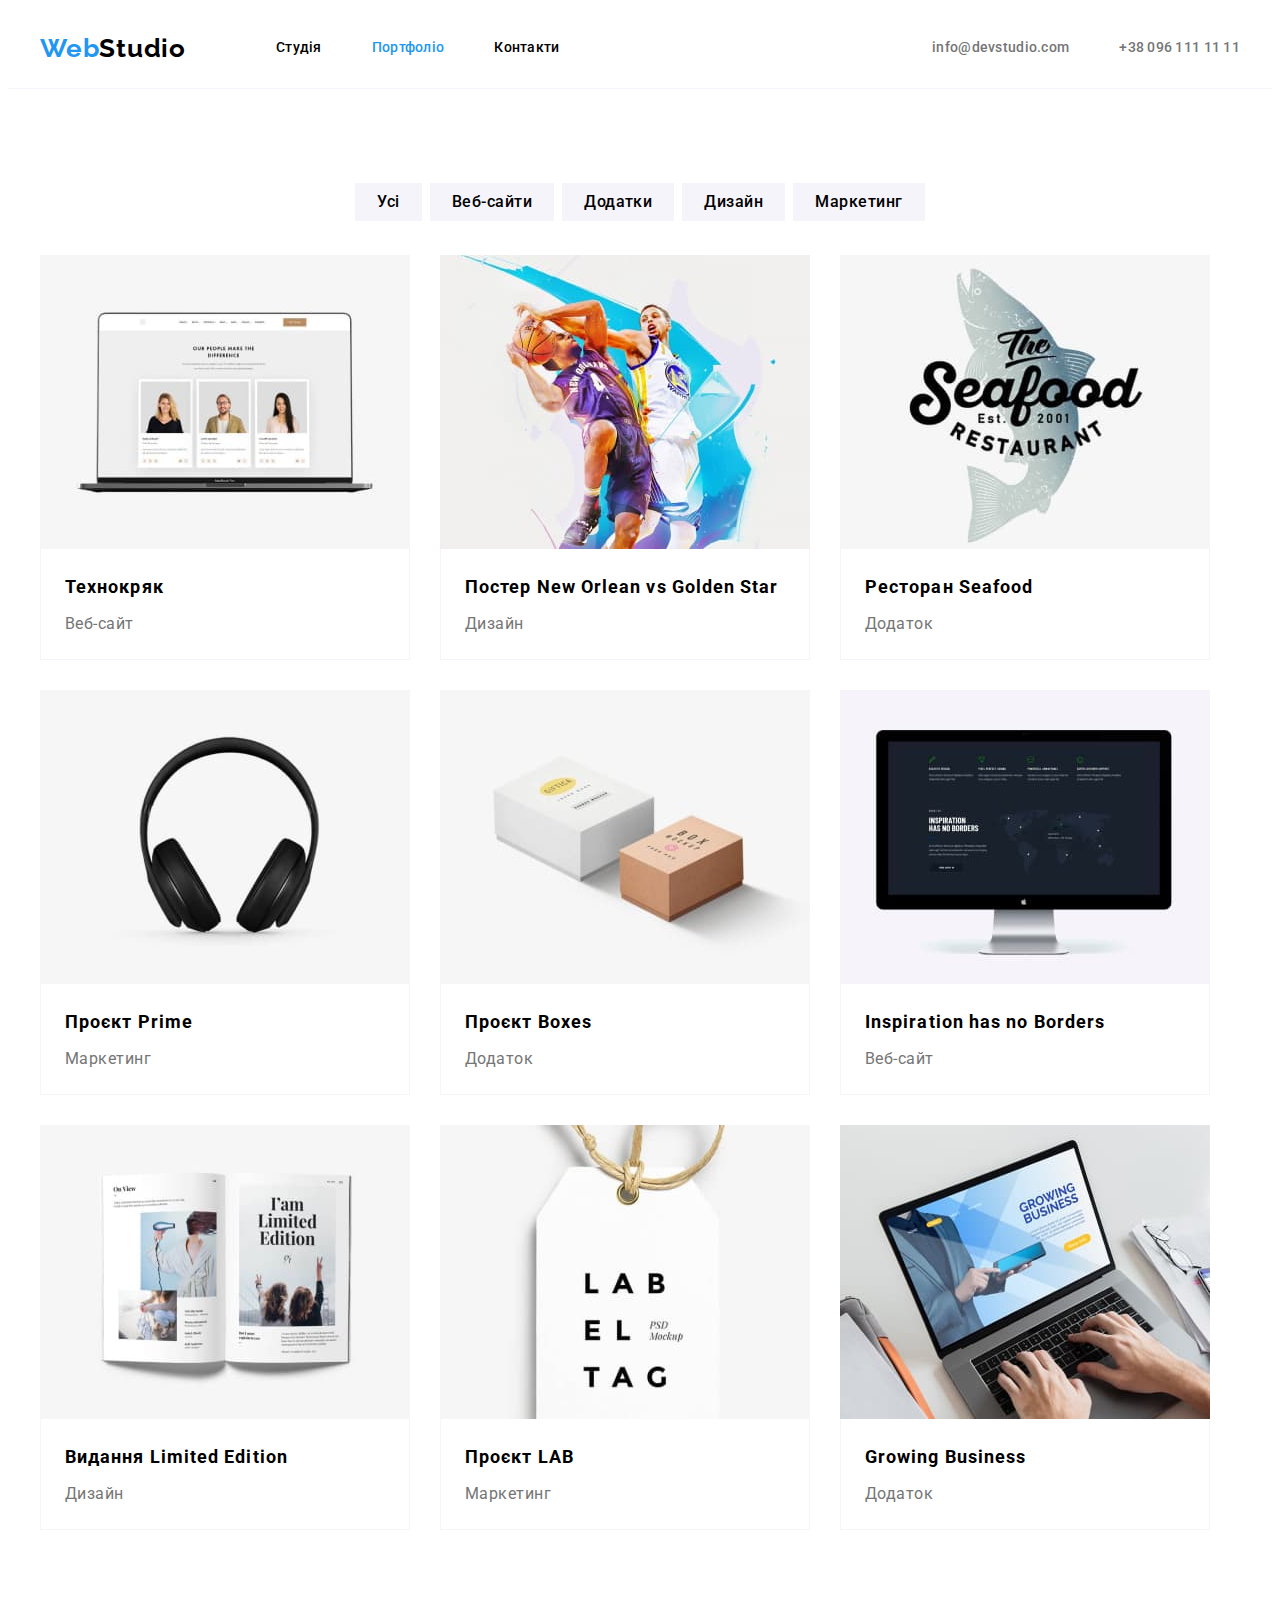
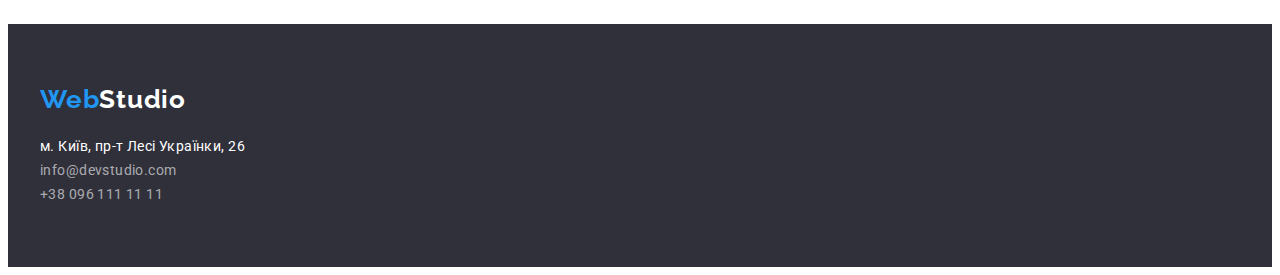
==== portfolio.html @ ee9e5b10 "Initial commit" ====
<!DOCTYPE html>
<html lang="uk">
<head>
    <meta charset="UTF-8">
    <meta http-equiv="X-UA-Compatible" content="IE=edge">
    <meta name="viewport" content="width=device-width, initial-scale=1.0">
    <title>Портфоліо</title>
    <link rel="preconnect" href="https://fonts.googleapis.com">
    <link rel="preconnect" href="https://fonts.gstatic.com" crossorigin>
    <link href="https://fonts.googleapis.com/css2?family=Raleway:wght@700&family=Roboto:wght@400;500;700;900&display=swap" rel="stylesheet">
    <link rel="stylesheet" href="https://cdnjs.cloudflare.com/ajax/libs/modern-normalize/1.1.0/modern-normalize.min.css"
        integrity="sha512-wpPYUAdjBVSE4KJnH1VR1HeZfpl1ub8YT/NKx4PuQ5NmX2tKuGu6U/JRp5y+Y8XG2tV+wKQpNHVUX03MfMFn9Q=="
        crossorigin="anonymous" referrerpolicy="no-referrer">
    <link rel="stylesheet" href="./CSS/styles.css">
</head>
<body class="portfolio-body">
    <div class="main-container">
    <header class="header-portfolio">
        <div class="container-nav">
        <nav class="header-navigation">
            <a class="link-logo" href="/">Web<span class="logo-piece">Studio</span></a>
            <ul class="header-list list">
                <li class="header-item"> <a class="header-link" href="./index.html">Студія</a></li>
                <li class="header-item"> <a class="header-link current"  href="./portfolio.html">Портфоліо</a></li>
                <li class="header-item"> <a class="header-link" href="#">Контакти</a></li>
            </ul>
        </nav>
        <ul class="header-contacts list">
            <li class="contacts-item"><a class="contacts-link" href="mailto:info@devstudio.com">info@devstudio.com</a></li>
            <li class="contacts-item"><a class="contacts-link" href="tel:+380961111111">+38 096 111 11 11</a></li>
        </ul>
        </div>
    </header>
    <main>
        <section class="portfolio">
            <div class="container-portfolio">
            <h1 class="visually-hidden"">Портфоліо проектів</h1>
                <ul class="filter-list list">
                    <li><button class="filter-link" type="button">Усі</button></li>
                    <li><button class="filter-link" type="button">Веб-сайти</button></li>
                    <li><button class="filter-link" type="button">Додатки</button></li>
                    <li><button class="filter-link" type="button">Дизайн</button></li>
                    <li><button class="filter-link" type="button">Маркетинг</button></li>               
                </ul>
                <ul class="portfolio-list list">
                    <li class="portfolio-item">
                        
                        <img class="portfolio-img" src="./images/portfolio_1.jpg" width="370" height="294" alt="постер готового проекту">
                        <div class="txt-box"><h3 class="portfolio-title">Технокряк</h3>
                        <p class="portfolio-txt">Веб-сайт</p>
                    </div>
                
                    </li>
                    <li class="portfolio-item">
                        <img class="portfolio-img" src="./images/portfolio_2.jpg" width="370" height="294" alt="постер готового проекту">
                        <div class="txt-box"><h3 class="portfolio-title">Постер New Orlean vs Golden Star</h3>
                        <p class="portfolio-txt">Дизайн</p>
                    </div>
                    </li>
                    <li class="portfolio-item">
                        <img class="portfolio-img" src="./images/portfolio_3.jpg" width="370" height="294" alt="постер готового проекту">
                        <div class="txt-box"><h3 class="portfolio-title">Ресторан Seafood</h3>
                        <p class="portfolio-txt">Додаток</p>
                    </div>
                    </li>
                    <li class="portfolio-item">
                        <img class="portfolio-img" src="./images/portfolio_4.jpg" width="370" height="294" alt="постер готового проекту">
                        <div class="txt-box"><h3 class="portfolio-title">Проєкт Prime</h3>
                        <p class="portfolio-txt">Маркетинг</p>
                    </div>
                    </li>
                    <li class="portfolio-item">
                        <img class="portfolio-img" src="./images/portfolio_5.jpg" width="370" height="294" alt="постер готового проекту">
                        <div class="txt-box"><h3 class="portfolio-title">Проєкт Boxes </h3>
                        <p class="portfolio-txt">Додаток</p>
                    </div>
                    </li>
                    <li class="portfolio-item">
                        <img class="portfolio-img" src="./images/portfolio_6.jpg" width="370" height="294" alt="постер готового проекту">
                        <div class="txt-box"><h3 class="portfolio-title">Inspiration has no Borders</h3>
                        <p class="portfolio-txt">Веб-сайт</p>
                    </div>
                    </li>
                    <li class="portfolio-item">
                        <img class="portfolio-img" src="./images/portfolio_7.jpg" width="370" height="294" alt="постер готового проекту">
                        <div class="txt-box"><h3 class="portfolio-title">Видання Limited Edition</h3>
                        <p class="portfolio-txt">Дизайн</p>
                    </div>
                    </li>
                    <li class="portfolio-item">
                        <img class="portfolio-img" src="./images/portfolio_8.jpg" width="370" height="294" alt="постер готового проекту">
                        <div class="txt-box"><h3 class="portfolio-title">Проєкт LAB</h3>
                        <p class="portfolio-txt">Маркетинг</p>
                    </div>
                    </li>
                    <li class="portfolio-item">
                        <img class="portfolio-img" src="./images/portfolio_9.jpg" width="370" height="294" alt="постер готового проекту">
                        <div class="txt-box"><h3 class="portfolio-title">Growing Business</h3>
                        <p class="portfolio-txt">Додаток</p>
                    </div>
                    </li>
            </ul>
        </div>
        </section>
    </main>
    <footer class="footer">
        <div class="container-footer">
        <a class="link-logo" href="/">Web<span class="logo-piece-footer">Studio</span></a>
        <address class="address">
            <ul class="address-list list">
                <li class="address-item"><a class="address-link" href="https://goo.gl/maps/CPtrU1FHBa2aNyZL9" target="_blank" rel="noopener noreferrer nofollow">м. Київ, пр-т Лесі
                    Українки, 26</a>
                </li>
                <li class="address-item"><a class="footer-link" href="mailto:info@devstudio.com">info@devstudio.com</a></li>
                <li class="address-item"><a class="footer-link"  href="tel:+380961111111">+38 096 111 11 11</a></li>
            </ul>
        </address>
        </div>
        </footer> 
    </div>
</body>
</html>
---- CSS/styles.css ----
:root{
    --primary-text-color:#000000;
    --akcent-text-color: #2196F3;
    --paragraph-text-color:#757575;
    --alternative-text-color:#FFFFFF;
    --backround-color:#FFFFFF;
}
p,
h1,
h2,
h3,
h4,
h5,
h6 {
    margin: 0;
}
ul,
ol {
    margin: 0;
    padding-left: 0;
}
button {
    cursor: pointer;
}
address {
    font-style: normal;
}
img {
    display: block;
}
body{
font-family: 'Roboto', sans-serif;
color:var(--primary-text-color);

}
.container-nav{
    width: 1200px;
    padding-left: 15px;
    padding-right: 15px;
}
.container-benefits,
.container-activity,
.container-team,
.container-footer,
.container-portfolio{
    width: 1200px;
    margin-left: auto;
    margin-right: auto;
    padding-left: 15px;
    padding-right: 15px;
}
.list{
    list-style-type: none;  
}
/*--header style-*/
.link-logo{
display: flex;
align-items: center;
font-family: 'Raleway';
font-weight: 700;
font-size: 26px;
line-height: 1.19;
letter-spacing: 0.03em;
color: var(--akcent-text-color); 
text-decoration: none;  
}
.logo-piece{
color: var(--primary-text-color);  
}
.header{
    border-bottom: 1px solid;

}
.header-link{
    display: block;
    padding-top: 32px;
    padding-bottom: 32px;;
    font-weight: 500;
    font-size: 14px;
    line-height: 1.14;
    letter-spacing: 0.02em;
    text-decoration: none;
    color: var(--primary-text-color);
}
.header-link.current{
    color:var(--akcent-text-color)
}
.contacts-item+.contacts-item{
    margin-left: 50px;
}
.contacts-link{
    display: block;
    padding-top: 32px;
    padding-bottom: 32px;
    font-weight: 500;
    font-size: 14px;
    line-height: 1.14;
    letter-spacing: 0.02em;
    color:var(--paragraph-text-color);
    text-decoration: none;
}
.header-link:hover,
.address-link:hover,
.contacts-link:hover,
.footer-link:hover{
    color:var(--akcent-text-color);
}
.header-link:focus,
.address-link:focus,
.contacts-link:focus{
    color:var(--akcent-text-color);  
}
.container-nav{
    display: flex;
    align-items: center;
    width: 1200px;
    margin-left: auto;
    margin-right: auto;
    padding-left: 15px;
    padding-right: 15px;
}
.header-navigation{
    display: flex;
}
.header-contacts{
display: flex;
margin-left: auto;
}
.header-list{
    display: flex;
    margin-left: 90px;
}
.header-item:not(:last-child){

    margin-right: 50px;
}
.header-portfolio{
    border-bottom: 1px solid rgb(245, 244 ,250);
}
/*main style*/
.hero{
    padding-top: 200px;
    padding-bottom: 200px;
    background-color:#2F303A; 
    text-align: center; 
}
.hero-title{
    margin-left: auto;
    margin-right: auto;
    width: 696px;;
    font-weight: 900;
    font-size: 44px;
    line-height: 1.36;
    letter-spacing: 0.06em;
    text-transform: uppercase;
    color:var(--alternative-text-color);
}
.hero-btn{
        display: inline-block;
        padding: 10px 32px;
        margin-top: 30px;
        border: none;
        box-shadow: 0px 4px 4px rgba(0, 0, 0, 0.15);
        border-radius: 4px;
        font-family: inherit;
        font-weight: 700;
        font-size: 16px;
        line-height: 1.88;
        letter-spacing: 0.06em;
        color: var(--alternative-text-color);
        background-color: var(--akcent-text-color);
}
.hero-btn:hover,
.hero-btn:focus{
background-color: #188CE8;
}

/*--benefits style*/

.visually-hidden {
    position: absolute;
    white-space: nowrap;
    width: 1px;
    height: 1px;
    overflow: hidden;
    border: 0;
    padding: 0;
    clip: rect(0 0 0 0);
    clip-path: inset(50%);
    margin: -1px;
}
.benefits{
    padding-top: 94px;
    padding-bottom: 94px;
}
.benefits-list {
    display: flex;
}
.benefits-item{
    width: 270px;
}
.benefits-item +.benefits-item{
    margin-left: 30px;
}

.benefits-title{
font-weight: 700;
font-size: 14px;
line-height: 1.14;
letter-spacing: 0.03em;
color:var(--primary-text-color);
}
.benefits-txt{
margin-top:  10px;
line-height: 1.71;
color:var(--paragraph-text-color) ;
}
.activity{
    padding-bottom: 94px;
}

.activity-title{
    margin-bottom: 50px;
    font-weight: 700;
    font-size: 36px;
    line-height: 1.17;
    letter-spacing: 0.03em;
    text-align: center;
}
.activity-list {
    display: flex;
}
.activity-item{
    width: 370px;
}
.activity-item+.activity-item {
    margin-left: 30px;
}
.activity-img{
    height: 294px;
}
.team{
    background-color:#F5F4FA;
    padding-top: 94px;
    padding-bottom: 94px;
}
.team-list{
    display: flex;
    
}
.team-item{
    background-color:var(--backround-color) ;
    width: 270px;
    box-shadow: 0px 1px 3px rgba(0, 0, 0, 0.12), 0px 1px 1px rgba(0, 0, 0, 0.14), 0px 2px 1px rgba(0, 0, 0, 0.2);
    border-radius: 0px 0px 4px 4px;
}
.team-item+.team-item{
    margin-left: 30px;
}
.team-title{
    margin-bottom: 50px;
    font-weight: 700;
    font-size: 36px;
    line-height: 1.17;
    text-align: center;
    letter-spacing: 0.03em;
}
.member-img{
    
}
.container-members{
    padding-top: 30px;
    padding-bottom: 30px;
}
.team-member{
    margin-bottom: 10px;
    font-weight: 500;
    font-size: 16px;
    line-height: 1.19;
    letter-spacing: 0.03em;
    text-align: center;
    color: var(--primary-text-color);
}
.team-txt{
line-height: 1.19;
letter-spacing: 0.03em;
text-align: center;
color: var(--paragraph-text-color);
}
.footer{
background-color:#2F303A;
padding-top: 60px;
padding-bottom: 60px;
}
.container-footer{

}
.logo-piece-footer{
color:var(--alternative-text-color);
}
.address{
    margin-top: 20px;
}
  
}
.address-item:not(:last-child){
    margin-bottom: 9px;
}
.address-link {
 font-size: 14px;
 line-height: 1.71;
 letter-spacing: 0.03em;
 color: var(--alternative-text-color);
 text-decoration: none;
}
.footer-link{
font-size: 14px;
line-height: 1.71;
letter-spacing: 0.03em;
color: rgba(255, 255, 255, 0.6);
text-decoration: none;
}
.filter-list{
    display: flex;
    justify-content: center;
    gap: 8px;
    margin-bottom: 34px;
}
.filter-link{
display: block;
border: none;
padding: 6px 22px;
background-color:#F5F4FA ;
font-family:inherit;
font-weight: 500;
font-size: 16px;
line-height: 1.62;
text-align: center;
letter-spacing: 0.03em;
color:var(--primary-text-color)
}
.filter-link:hover,
.filter-link:focus{
    color:var(--alternative-text-color);
    background-color:var(--akcent-text-color);
}
.portfolio{
    padding-top: 94px;
    padding-bottom: 94px;
}

.portfolio-title{
    margin-bottom: 4px;
    font-weight: 700;
    font-size: 18px;
    line-height: 2;
    letter-spacing: 0.06em; 
}
.portfolio-txt{
line-height: 1.88;
letter-spacing: 0.03em;
color: var(--paragraph-text-color);
}
.portfolio-list{
    display: flex;
    flex-wrap: wrap;
    
}
.portfolio-item{
    margin-right: 30px;
    margin-bottom: 30px;
    
    }
.portfolio-item:nth-child(3n){
    margin-right: 0;
}
.portfolio-item:nth-last-child(-n+3){
    margin-bottom: 0;
}
.txt-box{
    padding-top: 20px;
    padding-bottom: 20px;
    padding-left: 24px;
    padding-right: 24px;
    border: 1px solid #F5F4FA ; 
    border-top: none;
}
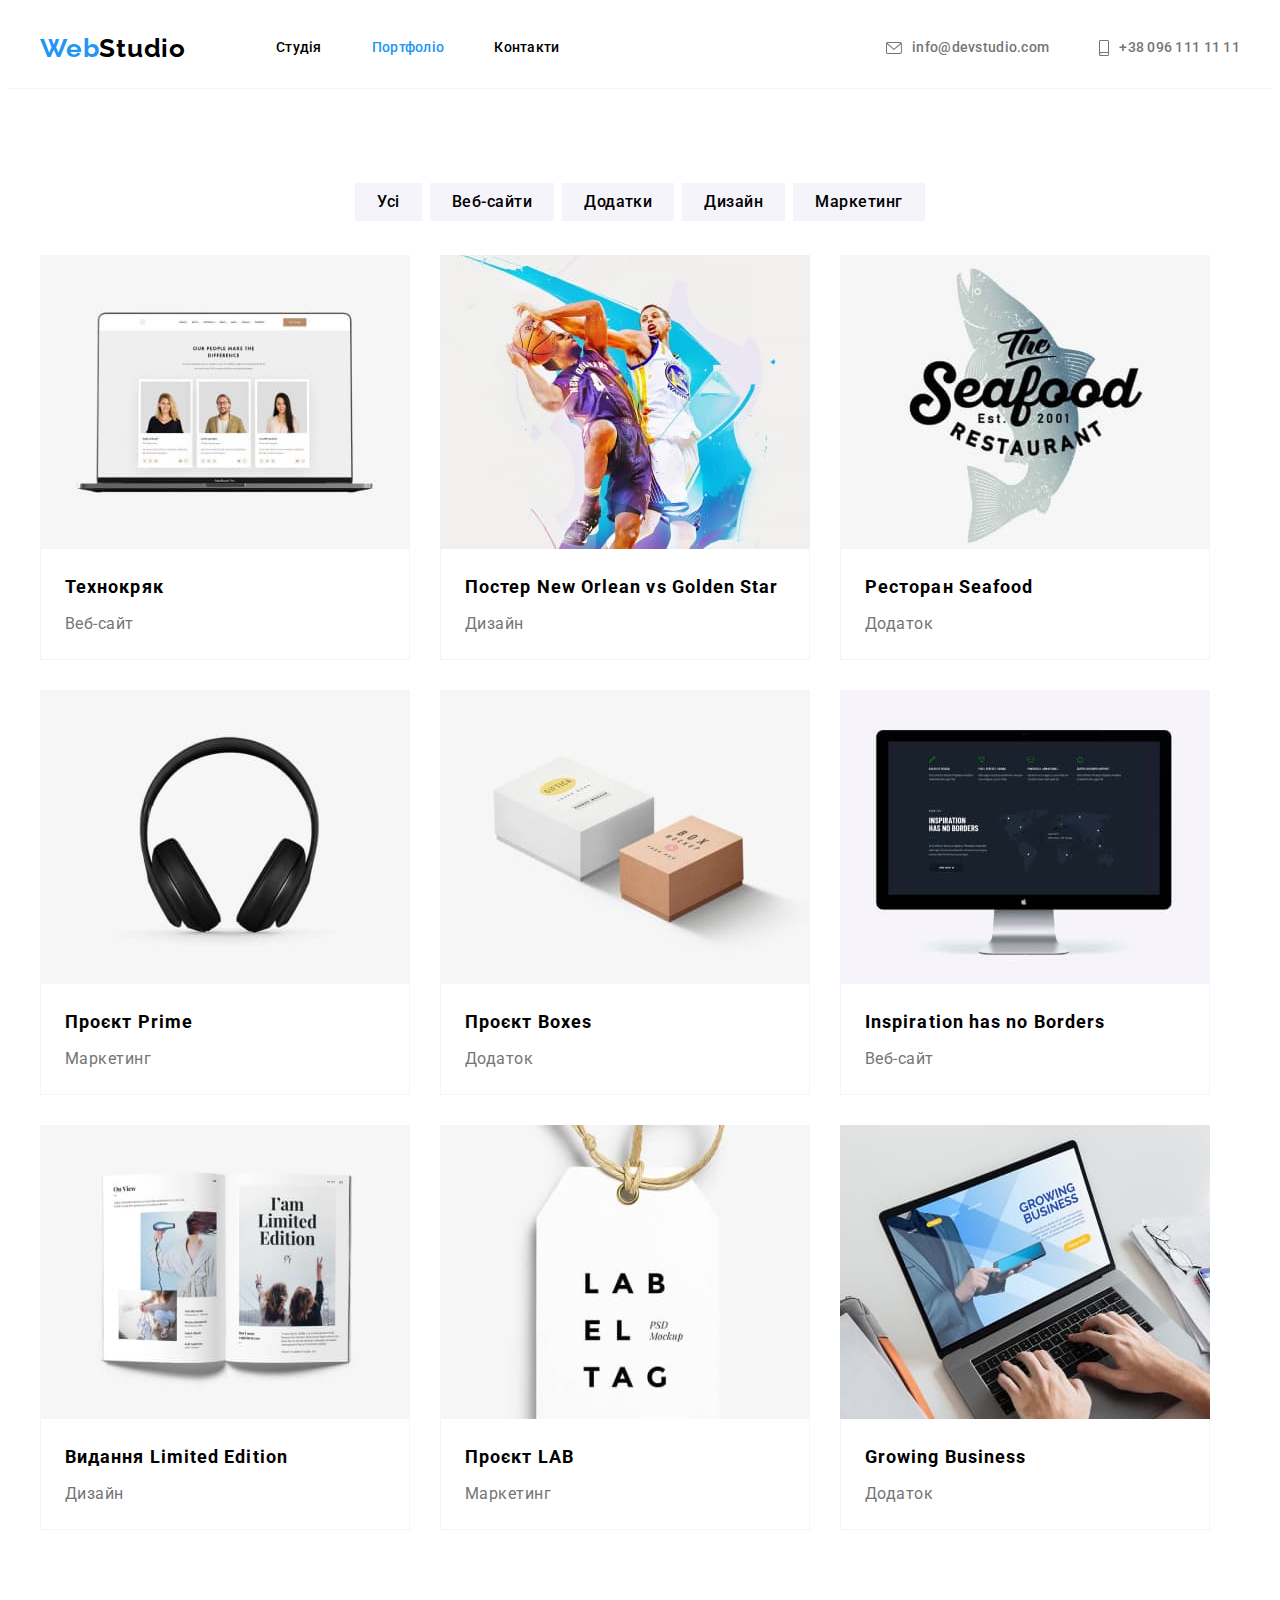
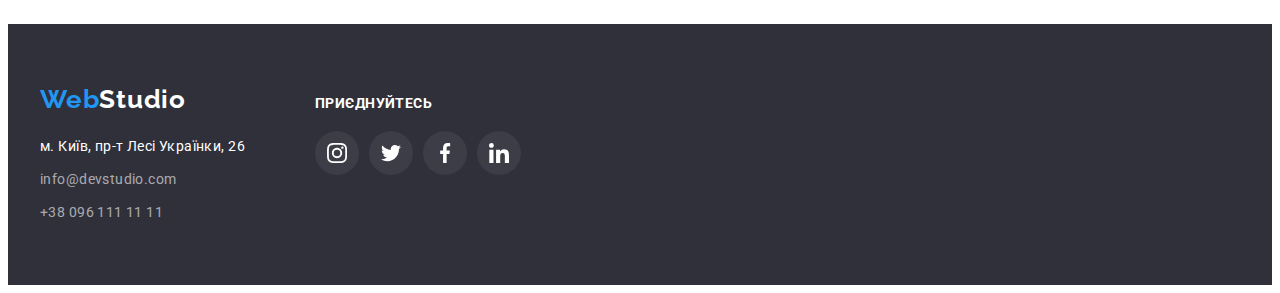
==== commit c095e201: "add hw4" ====
--- a/portfolio.html
+++ b/portfolio.html
@@ -14,7 +14,6 @@
     <link rel="stylesheet" href="./CSS/styles.css">
 </head>
 <body class="portfolio-body">
-    <div class="main-container">
     <header class="header-portfolio">
         <div class="container-nav">
         <nav class="header-navigation">
@@ -26,8 +25,16 @@
             </ul>
         </nav>
         <ul class="header-contacts list">
-            <li class="contacts-item"><a class="contacts-link" href="mailto:info@devstudio.com">info@devstudio.com</a></li>
-            <li class="contacts-item"><a class="contacts-link" href="tel:+380961111111">+38 096 111 11 11</a></li>
+            <li class="contacts-item">
+                <a class="contacts-link" href="mailto:info@devstudio.com"><svg class="contacts-icon" width="16" height="12">
+                        <use href="./images/icons.svg#icon-envelope"></use>
+                    </svg>info@devstudio.com</a>
+            </li>
+            <li class="contacts-item"><a class="contacts-link" href="tel:+380961111111"><svg class="contacts-icon" width="10"
+                        height="16">
+                        <use href="./images/icons.svg#icon-smartphone"></use>
+                    </svg>+38 096 111 11 11</a></li>
+        
         </ul>
         </div>
     </header>
@@ -44,60 +51,69 @@
                 </ul>
                 <ul class="portfolio-list list">
                     <li class="portfolio-item">
-                        
+                        <a href="" class="portfolio-link">
                         <img class="portfolio-img" src="./images/portfolio_1.jpg" width="370" height="294" alt="постер готового проекту">
                         <div class="txt-box"><h3 class="portfolio-title">Технокряк</h3>
                         <p class="portfolio-txt">Веб-сайт</p>
                     </div>
-                
+                    </a>
                     </li>
                     <li class="portfolio-item">
+                        <a href="" class="portfolio-link">
                         <img class="portfolio-img" src="./images/portfolio_2.jpg" width="370" height="294" alt="постер готового проекту">
                         <div class="txt-box"><h3 class="portfolio-title">Постер New Orlean vs Golden Star</h3>
                         <p class="portfolio-txt">Дизайн</p>
                     </div>
+                    </a>
                     </li>
-                    <li class="portfolio-item">
+                    <li class="portfolio-item"><a href="" class="portfolio-link">
                         <img class="portfolio-img" src="./images/portfolio_3.jpg" width="370" height="294" alt="постер готового проекту">
                         <div class="txt-box"><h3 class="portfolio-title">Ресторан Seafood</h3>
                         <p class="portfolio-txt">Додаток</p>
                     </div>
+                </a>
                     </li>
-                    <li class="portfolio-item">
+                    <li class="portfolio-item"><a href="" class="portfolio-link">
                         <img class="portfolio-img" src="./images/portfolio_4.jpg" width="370" height="294" alt="постер готового проекту">
                         <div class="txt-box"><h3 class="portfolio-title">Проєкт Prime</h3>
                         <p class="portfolio-txt">Маркетинг</p>
                     </div>
+                </a>
                     </li>
-                    <li class="portfolio-item">
+                    <li class="portfolio-item"><a href="" class="portfolio-link">
                         <img class="portfolio-img" src="./images/portfolio_5.jpg" width="370" height="294" alt="постер готового проекту">
                         <div class="txt-box"><h3 class="portfolio-title">Проєкт Boxes </h3>
                         <p class="portfolio-txt">Додаток</p>
                     </div>
+                </a>
                     </li>
-                    <li class="portfolio-item">
+                    <li class="portfolio-item"><a href="" class="portfolio-link">
                         <img class="portfolio-img" src="./images/portfolio_6.jpg" width="370" height="294" alt="постер готового проекту">
                         <div class="txt-box"><h3 class="portfolio-title">Inspiration has no Borders</h3>
                         <p class="portfolio-txt">Веб-сайт</p>
                     </div>
+                </a>
                     </li>
-                    <li class="portfolio-item">
+                    <li class="portfolio-item"><a href="" class="portfolio-link">
                         <img class="portfolio-img" src="./images/portfolio_7.jpg" width="370" height="294" alt="постер готового проекту">
                         <div class="txt-box"><h3 class="portfolio-title">Видання Limited Edition</h3>
                         <p class="portfolio-txt">Дизайн</p>
                     </div>
+                </a>
                     </li>
-                    <li class="portfolio-item">
+                    <li class="portfolio-item"><a href="" class="portfolio-link">
                         <img class="portfolio-img" src="./images/portfolio_8.jpg" width="370" height="294" alt="постер готового проекту">
                         <div class="txt-box"><h3 class="portfolio-title">Проєкт LAB</h3>
                         <p class="portfolio-txt">Маркетинг</p>
                     </div>
+                </a>
                     </li>
-                    <li class="portfolio-item">
+                    <li class="portfolio-item"><a href="" class="portfolio-link">
                         <img class="portfolio-img" src="./images/portfolio_9.jpg" width="370" height="294" alt="постер готового проекту">
                         <div class="txt-box"><h3 class="portfolio-title">Growing Business</h3>
                         <p class="portfolio-txt">Додаток</p>
                     </div>
+                </a>
                     </li>
             </ul>
         </div>
@@ -105,18 +121,50 @@
     </main>
     <footer class="footer">
         <div class="container-footer">
-        <a class="link-logo" href="/">Web<span class="logo-piece-footer">Studio</span></a>
-        <address class="address">
-            <ul class="address-list list">
-                <li class="address-item"><a class="address-link" href="https://goo.gl/maps/CPtrU1FHBa2aNyZL9" target="_blank" rel="noopener noreferrer nofollow">м. Київ, пр-т Лесі
-                    Українки, 26</a>
-                </li>
-                <li class="address-item"><a class="footer-link" href="mailto:info@devstudio.com">info@devstudio.com</a></li>
-                <li class="address-item"><a class="footer-link"  href="tel:+380961111111">+38 096 111 11 11</a></li>
-            </ul>
-        </address>
+            <div class="box-adress">
+                <a class="link-logo" href="/">Web<span class="logo-piece-footer">Studio</span></a>
+                <address class="address">
+                    <ul class="address-list list">
+                        <li class="address-item"><a class="address-link" href="https://goo.gl/maps/CPtrU1FHBa2aNyZL9"
+                                target="_blank" rel="noopener noreferrer nofollow">м. Київ, пр-т Лесі
+                                Українки, 26</a>
+                        </li>
+                        <li class="address-item"><a class="footer-link"
+                                href="mailto:info@devstudio.com">info@devstudio.com</a></li>
+                        <li class="address-item"><a class="footer-link" href="tel:+380961111111">+38 096 111 11 11</a></li>
+                    </ul>
+                </address>
+            </div>
+            <div class="box-footer-soc">
+                <p class="footer-txt">приєднуйтесь</p>
+                <ul class="footer-soc-list">
+                    <li class="footer-soc-item">
+                        <a href="" class="footer-soc-link">
+                            <svg class="footer-soc-icon" width="20" height="20">
+                                <use href="./images/icons.svg#icon-instagram-2"></use>
+                            </svg></a>
+                    </li>
+                    <li class="footer-soc-item">
+                        <a href="" class="footer-soc-link">
+                            <svg class="footer-soc-icon" width="20" height="20">
+                                <use href="./images/icons.svg#icon-twitter-1"></use>
+                            </svg></a>
+                    </li>
+                    <li class="footer-soc-item">
+                        <a href="" class="footer-soc-link">
+                            <svg class="footer-soc-icon" width="20" height="20">
+                                <use href="./images/icons.svg#icon-facebook-1"></use>
+                            </svg></a>
+                    </li>
+                    <li class="footer-soc-item">
+                        <a href="" class="footer-soc-link">
+                            <svg class="footer-soc-icon" width="20" height="20">
+                                <use href="./images/icons.svg#icon-linkedin-1"></use>
+                            </svg></a>
+                    </li>
+                </ul>
+            </div>
         </div>
-        </footer> 
-    </div>
+    </footer>
 </body>
 </html>--- a/CSS/styles.css
+++ b/CSS/styles.css
@@ -18,6 +18,7 @@
 ol {
     margin: 0;
     padding-left: 0;
+    list-style-type: none;
 }
 button {
     cursor: pointer;
@@ -42,18 +43,20 @@
 .container-activity,
 .container-team,
 .container-footer,
-.container-portfolio{
+.container-portfolio,
+.container-clients{
     width: 1200px;
     margin-left: auto;
     margin-right: auto;
     padding-left: 15px;
     padding-right: 15px;
 }
-.list{
+/*.list{
     list-style-type: none;  
 }
 /*--header style-*/
 .link-logo{
+    
 display: flex;
 align-items: center;
 font-family: 'Raleway';
@@ -85,11 +88,21 @@
 .header-link.current{
     color:var(--akcent-text-color)
 }
+
+.contacts-item{
+    display: flex;
+}
+.contacts-icon{
+    fill: var(--paragraph-text-color);
+}
 .contacts-item+.contacts-item{
     margin-left: 50px;
 }
 .contacts-link{
-    display: block;
+    display: flex;
+    justify-content: center;
+    align-items: center;
+    gap: 10px;
     padding-top: 32px;
     padding-bottom: 32px;
     font-weight: 500;
@@ -110,6 +123,9 @@
 .contacts-link:focus{
     color:var(--akcent-text-color);  
 }
+.contacts-link:hover .contacts-icon{
+    fill:var(--akcent-text-color);
+}
 .container-nav{
     display: flex;
     align-items: center;
@@ -142,7 +158,12 @@
     padding-top: 200px;
     padding-bottom: 200px;
     background-color:#2F303A; 
-    text-align: center; 
+    text-align: center;
+    background-image: linear-gradient(rgba(47, 48, 58, 0.4), rgba(47, 48, 58, 0.4)), url(../images/hero.jpg);
+    background-position: center;
+    background-repeat: no-repeat;
+    background-size: cover;
+    
 }
 .hero-title{
     margin-left: auto;
@@ -202,7 +223,44 @@
 .benefits-item +.benefits-item{
     margin-left: 30px;
 }
-
+.box-benefits{
+    min-width: 270px;
+    height: 120px;
+    background-color: #F5F4FA;
+    display: flex;
+    align-items: center;
+    justify-content: center;
+    border-radius: 4px;
+    margin-bottom: 30px;
+}
+/*.benefits-item::before{
+    content: "";
+    display: block;
+    height: 120px;
+    background-color:#F5F4FA ;
+    border-radius: 4px;
+    margin-bottom: 30px;
+}
+.benefits-item:nth-child(1)::before{
+    background-image: url(./images/antenna/1.svg);
+    background-repeat: no-repeat;
+    background-position: center;
+}
+.benefits-item:nth-child(2)::before {
+    background-image: url(../images/clock\ 1.svg);
+    background-repeat: no-repeat;
+    background-position: center;
+}
+.benefits-item:nth-child(3)::before {
+    background-image: url(../images/diagram\ 1.svg);
+    background-repeat: no-repeat;
+    background-position: center;
+}
+.benefits-item:nth-child(4)::before {
+    background-image: url(../images/astronaut\ 1.svg);
+    background-repeat: no-repeat;
+    background-position: center;
+}*/
 .benefits-title{
 font-weight: 700;
 font-size: 14px;
@@ -265,9 +323,43 @@
     text-align: center;
     letter-spacing: 0.03em;
 }
-.member-img{
-    
-}
+
+.team-soc-list{
+    display: flex;
+    justify-content: center;
+    align-items: center;
+}
+.team-soc-item{
+   display: flex;
+   border-radius: 50%;
+   justify-content: center;
+   align-items: center;
+   gap: 10px;
+    width: 44px;
+    height: 44px;  
+}
+.team-soc-icon{
+    fill: #AFB1B8;
+}
+.team-soc-item:hover,
+.team-soc-item:focus{
+    background-color:var(--akcent-text-color);
+    
+}
+.team-soc-item:hover .team-soc-icon,
+.team-soc-item:focus .team-soc-icon{
+fill:var(--alternative-text-color);
+}
+.team-soc-link{
+   display:flex;
+   justify-content: center;
+   align-items: center;
+   width: 100%;
+   height: 100%;
+   
+   
+}
+
 .container-members{
     padding-top: 30px;
     padding-bottom: 30px;
@@ -282,26 +374,60 @@
     color: var(--primary-text-color);
 }
 .team-txt{
+margin-bottom: 16px;
 line-height: 1.19;
 letter-spacing: 0.03em;
 text-align: center;
 color: var(--paragraph-text-color);
 }
+.container-clients{
+padding-top: 94px;
+padding-bottom: 94px;
+}
+.clients-title{
+margin-bottom: 50px;
+font-weight: 700;
+font-size: 36px;
+line-height:calc(42/36);
+text-align: center;
+}
+.clients-list{
+    display: flex;
+    gap: 30px;
+}
+.clients-item{
+    width: calc((100%-150px) / 6);
+    height: 92px;
+}
+.clients-link{
+    display: flex;
+    justify-content: center;
+    align-items: center;
+    width: 100%;
+    height: 100%;
+    border: 1px solid #AFB1B8;
+    border-radius: 5px;
+}
+.clients-icon{
+    fill: #AFB1B8;
+}
+.clients-link:hover .clients-icon{
+    fill:var(--akcent-text-color);
+}
+.clients-link:hover{
+    border-color: var(--akcent-text-color);
+}
 .footer{
 background-color:#2F303A;
 padding-top: 60px;
 padding-bottom: 60px;
 }
-.container-footer{
-
-}
+
 .logo-piece-footer{
 color:var(--alternative-text-color);
 }
 .address{
     margin-top: 20px;
-}
-  
 }
 .address-item:not(:last-child){
     margin-bottom: 9px;
@@ -319,6 +445,52 @@
 letter-spacing: 0.03em;
 color: rgba(255, 255, 255, 0.6);
 text-decoration: none;
+}
+.container-footer{
+    display: flex;
+    align-items: baseline;
+    gap: 70px;
+}
+.footer-txt{
+    font-weight: 700;
+    font-size: 14px;
+    line-height:calc(16/14);
+    letter-spacing: 0.03em;
+    color: var(--alternative-text-color);
+    text-transform: uppercase;
+    margin-bottom: 20px;
+}
+.footer-soc-list{
+    display: flex;
+    justify-content: center;
+    align-items: center;
+    gap: 10px;
+}
+.footer-soc-item{
+    display: flex;
+    justify-content: center;
+    align-items: center;
+    width: 44px;
+    height: 44px;
+    border-radius: 50%;
+    background-color: #ffffff10;
+    
+}
+.footer-soc-link{
+    display: flex;
+    justify-content: center;
+    align-items: center;
+    width: 100%;
+    height:100%;
+    background-color: #FFFFFF(0, 0, 0, 0.1);
+    border-radius: 50%;
+}
+.footer-soc-link:hover,
+.footer-soc-link:focus{
+    background-color:var(--akcent-text-color)
+}
+.footer-soc-icon{
+    fill: var(--alternative-text-color);
 }
 .filter-list{
     display: flex;
@@ -352,6 +524,7 @@
 .portfolio-title{
     margin-bottom: 4px;
     font-weight: 700;
+    color: var(--primary-text-color);
     font-size: 18px;
     line-height: 2;
     letter-spacing: 0.06em; 
@@ -370,7 +543,7 @@
     margin-right: 30px;
     margin-bottom: 30px;
     
-    }
+}
 .portfolio-item:nth-child(3n){
     margin-right: 0;
 }
@@ -385,3 +558,12 @@
     border: 1px solid #F5F4FA ; 
     border-top: none;
 }
+.portfolio-link{
+    display: block;
+    text-decoration: none;
+    
+}
+.portfolio-link:hover,
+.portfolio-link:focus{
+    box-shadow: 0px 1px 1px rgba(0, 0, 0, 0.12), 0px 4px 4px rgba(0, 0, 0, 0.06), 1px 4px 6px rgba(0, 0, 0, 0.16);
+}
